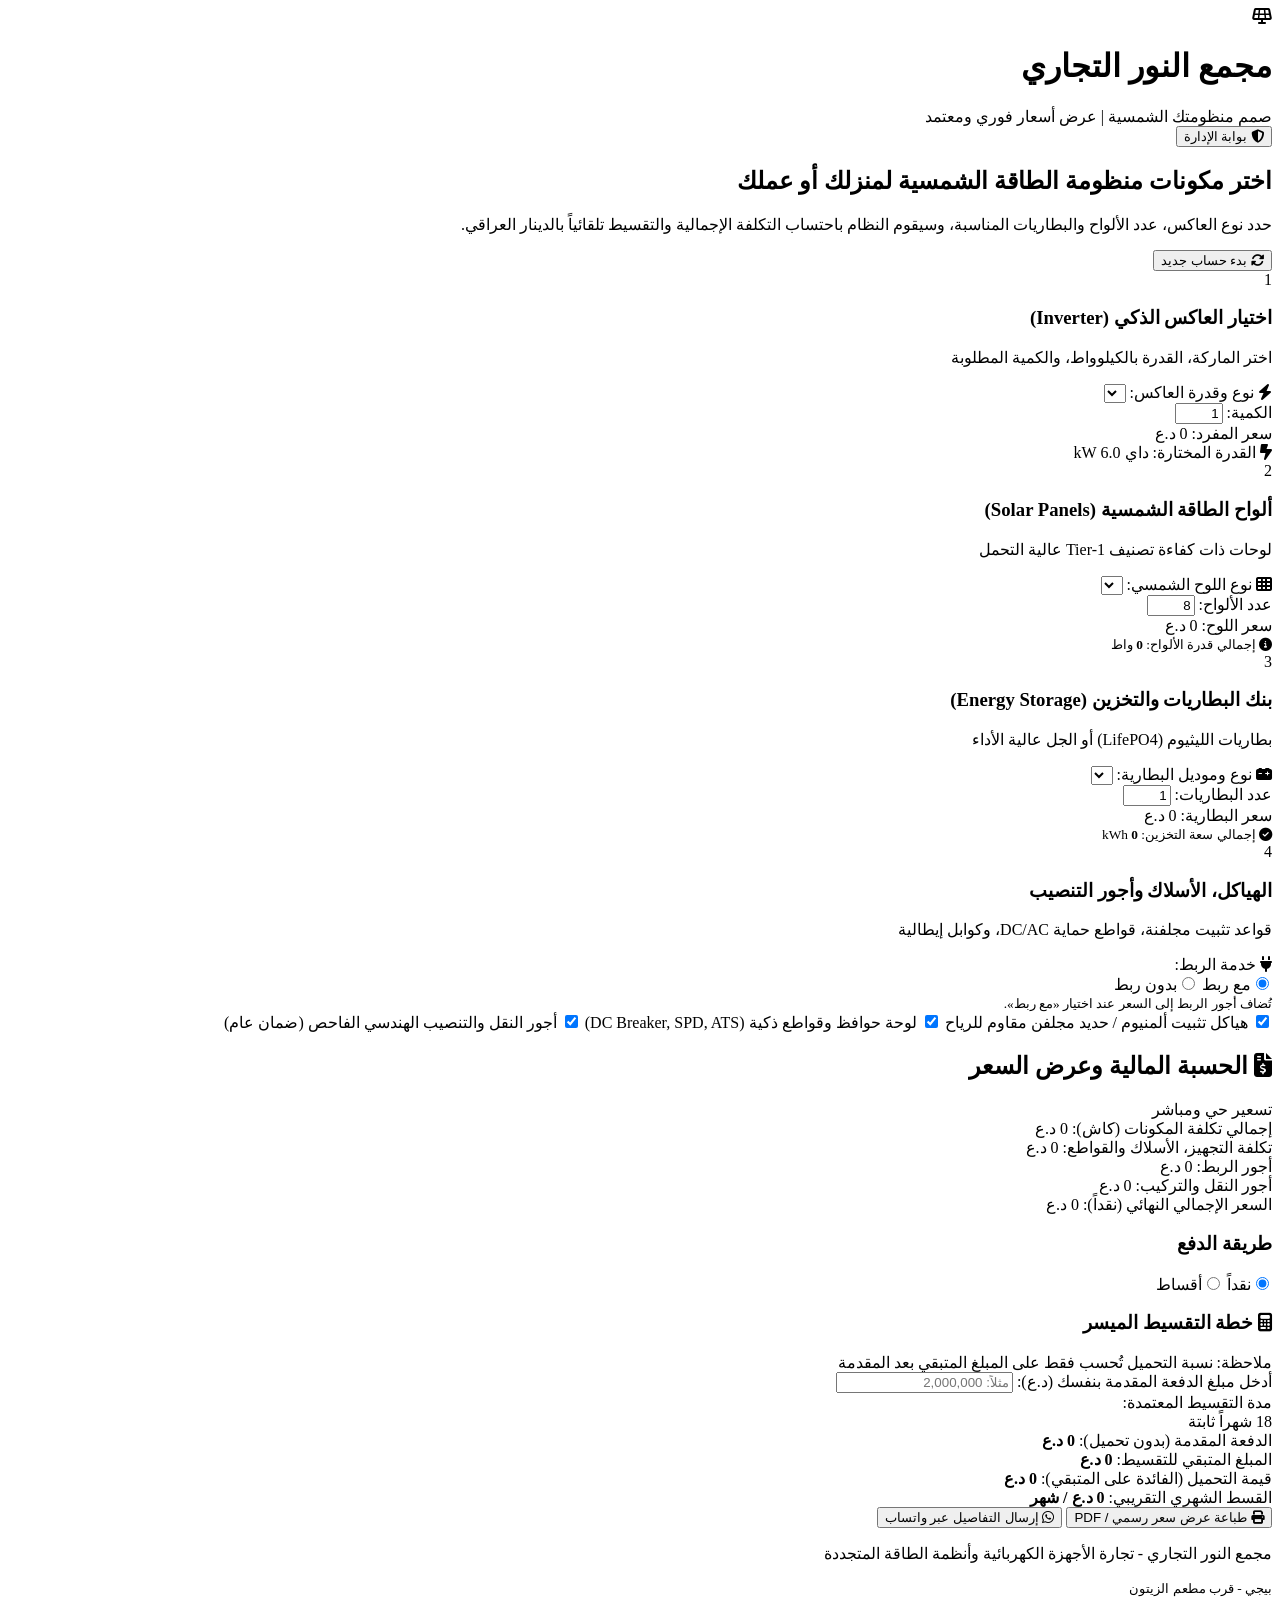
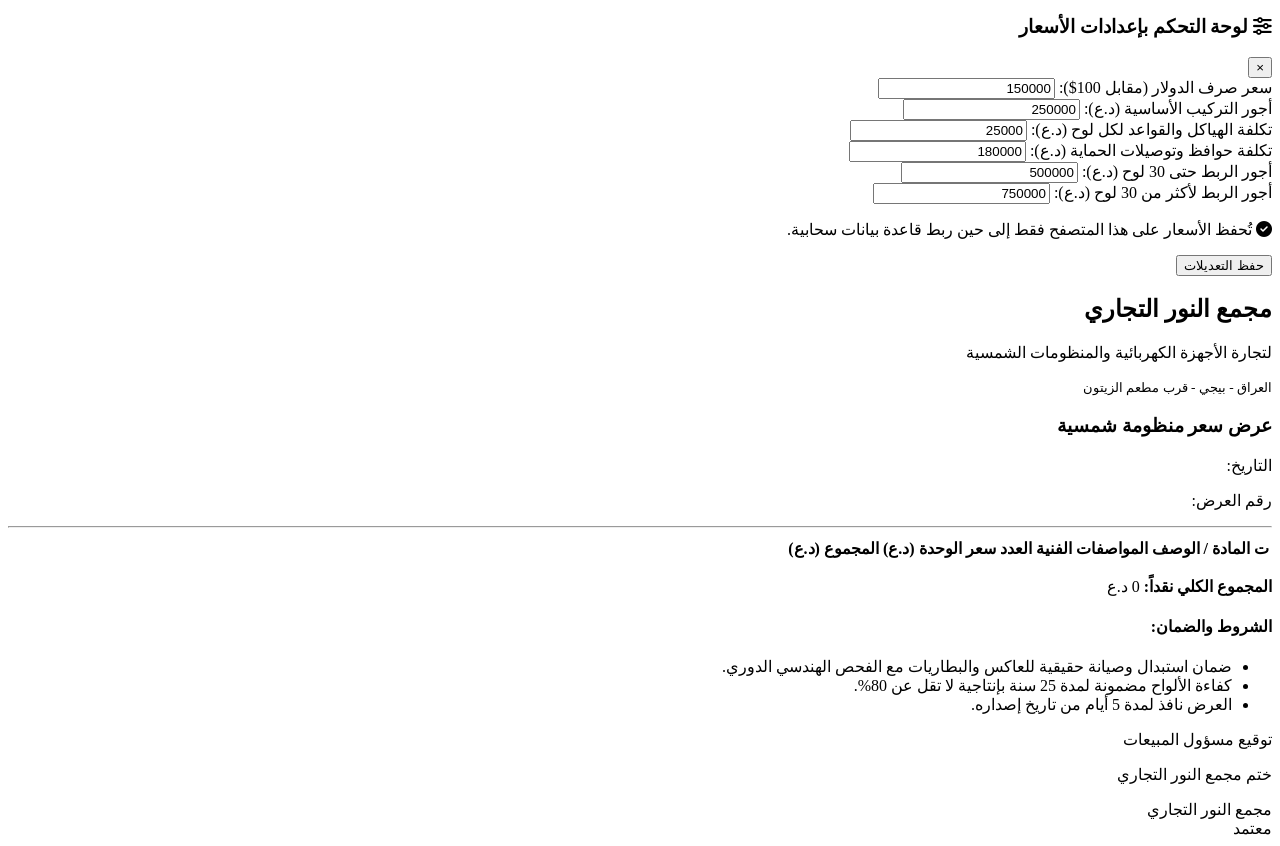
==== index.html @ a3f29962 "Add files via upload" ====
<!DOCTYPE html>
<html lang="ar" dir="rtl">
<head>
    <meta charset="UTF-8">
    <meta name="viewport" content="width=device-width, initial-scale=1.0">
    <title>مجمع النور التجاري | حاسبة منظومات الطاقة الشمسية</title>
    <link rel="preconnect" href="https://fonts.googleapis.com">
    <link rel="preconnect" href="https://fonts.gstatic.com" crossorigin>
    <link href="https://fonts.googleapis.com/css2?family=Cairo:wght@400;600;700;800;900&display=swap" rel="stylesheet">
    <link rel="stylesheet" href="https://cdnjs.cloudflare.com/ajax/libs/font-awesome/6.4.0/css/all.min.css">
    <link rel="stylesheet" href="css/style.css">
</head>
<body>
    <div class="app-container">
        <!-- Top App Bar / Header -->
        <header class="app-header">
            <div class="header-content">
                <div class="brand-badge">
                    <div class="brand-icon">
                        <i class="fa-solid fa-solar-panel"></i>
                    </div>
                    <div class="brand-text">
                        <h1>مجمع النور التجاري</h1>
                        <span class="sub-badge">صمم منظومتك الشمسية | عرض أسعار فوري ومعتمد</span>
                    </div>
                </div>
                <button class="btn-admin" id="openAdminBtn">
                    <i class="fa-solid fa-shield-halved"></i>
                    <span>بوابة الإدارة</span>
                </button>
            </div>
        </header>

        <!-- Main Banner -->
        <section class="hero-card">
            <div class="hero-overlay"></div>
            <div class="hero-body">
                <h2>اختر مكونات منظومة الطاقة الشمسية لمنزلك أو عملك</h2>
                <p>حدد نوع العاكس، عدد الألواح والبطاريات المناسبة، وسيقوم النظام باحتساب التكلفة الإجمالية والتقسيط تلقائياً بالدينار العراقي.</p>
                <div class="hero-actions">
                    <button class="btn-reset" id="resetBtn">
                        <i class="fa-solid fa-rotate"></i> بدء حساب جديد
                    </button>
                </div>
            </div>
        </section>

        <!-- Calculation Grid Form -->
        <main class="calculator-grid">
            <!-- Step 1: Inverter -->
            <div class="step-card">
                <div class="step-header">
                    <div class="step-number">1</div>
                    <div>
                        <h3>اختيار العاكس الذكي (Inverter)</h3>
                        <p class="step-desc">اختر الماركة، القدرة بالكيلوواط، والكمية المطلوبة</p>
                    </div>
                </div>
                <div class="form-group">
                    <label><i class="fa-solid fa-bolt"></i> نوع وقدرة العاكس:</label>
                    <select id="inverterSelect" class="form-control">
                        <!-- Loaded dynamically -->
                    </select>
                </div>
                <div class="form-group row-inline">
                    <div class="col">
                        <label>الكمية:</label>
                        <input type="number" id="inverterQty" class="form-control" value="1" min="1" max="10">
                    </div>
                    <div class="col price-display">
                        <label>سعر المفرد:</label>
                        <span id="inverterUnitPrice" class="price-val">0 د.ع</span>
                    </div>
                </div>
                <div class="selected-pill" id="inverterPill">
                    <i class="fa-solid fa-bolt-lightning"></i> <span id="inverterPillText">القدرة المختارة: داي 6.0 kW</span>
                </div>
            </div>

            <!-- Step 2: Solar Panels -->
            <div class="step-card">
                <div class="step-header">
                    <div class="step-number">2</div>
                    <div>
                        <h3>ألواح الطاقة الشمسية (Solar Panels)</h3>
                        <p class="step-desc">لوحات ذات كفاءة تصنيف Tier-1 عالية التحمل</p>
                    </div>
                </div>
                <div class="form-group">
                    <label><i class="fa-solid fa-table-cells"></i> نوع اللوح الشمسي:</label>
                    <select id="panelSelect" class="form-control">
                        <!-- Loaded dynamically -->
                    </select>
                </div>
                <div class="form-group row-inline">
                    <div class="col">
                        <label>عدد الألواح:</label>
                        <input type="number" id="panelQty" class="form-control" value="8" min="0" max="60" step="2">
                    </div>
                    <div class="col price-display">
                        <label>سعر اللوح:</label>
                        <span id="panelUnitPrice" class="price-val">0 د.ع</span>
                    </div>
                </div>
                <div class="meta-info">
                    <small><i class="fa-solid fa-circle-info"></i> إجمالي قدرة الألواح: <b id="totalPanelWatt">0</b> واط</small>
                </div>
            </div>

            <!-- Step 3: Batteries -->
            <div class="step-card">
                <div class="step-header">
                    <div class="step-number">3</div>
                    <div>
                        <h3>بنك البطاريات والتخزين (Energy Storage)</h3>
                        <p class="step-desc">بطاريات الليثيوم (LifePO4) أو الجل عالية الأداء</p>
                    </div>
                </div>
                <div class="form-group">
                    <label><i class="fa-solid fa-car-battery"></i> نوع وموديل البطارية:</label>
                    <select id="batterySelect" class="form-control">
                        <!-- Loaded dynamically -->
                    </select>
                </div>
                <div class="form-group row-inline">
                    <div class="col">
                        <label>عدد البطاريات:</label>
                        <input type="number" id="batteryQty" class="form-control" value="1" min="0" max="20">
                    </div>
                    <div class="col price-display">
                        <label>سعر البطارية:</label>
                        <span id="batteryUnitPrice" class="price-val">0 د.ع</span>
                    </div>
                </div>
                <div class="meta-info">
                    <small><i class="fa-solid fa-circle-check"></i> إجمالي سعة التخزين: <b id="totalBatteryCap">0</b> kWh</small>
                </div>
            </div>

            <!-- Step 4: Accessories & Installation -->
            <div class="step-card">
                <div class="step-header">
                    <div class="step-number">4</div>
                    <div>
                        <h3>الهياكل، الأسلاك وأجور التنصيب</h3>
                        <p class="step-desc">قواعد تثبيت مجلفنة، قواطع حماية DC/AC، وكوابل إيطالية</p>
                    </div>
                </div>
                <div class="form-group">
                    <label><i class="fa-solid fa-plug"></i> خدمة الربط:</label>
                    <div class="payment-choice">
                        <label class="custom-checkbox"><input type="radio" name="connectionOption" id="connectionYes" value="yes" checked><span class="checkmark"></span><span class="label-text">مع ربط</span></label>
                        <label class="custom-checkbox"><input type="radio" name="connectionOption" id="connectionNo" value="no"><span class="checkmark"></span><span class="label-text">بدون ربط</span></label>
                    </div>
                    <small class="step-desc">تُضاف أجور الربط إلى السعر عند اختيار «مع ربط».</small>
                </div>
                <div class="checkbox-group">
                    <label class="custom-checkbox">
                        <input type="checkbox" id="includeStructure" checked>
                        <span class="checkmark"></span>
                        <span class="label-text">هياكل تثبيت ألمنيوم / حديد مجلفن مقاوم للرياح</span>
                    </label>
                    <label class="custom-checkbox">
                        <input type="checkbox" id="includeProtection" checked>
                        <span class="checkmark"></span>
                        <span class="label-text">لوحة حوافظ وقواطع ذكية (DC Breaker, SPD, ATS)</span>
                    </label>
                    <label class="custom-checkbox">
                        <input type="checkbox" id="includeLabor" checked>
                        <span class="checkmark"></span>
                        <span class="label-text">أجور النقل والتنصيب الهندسي الفاحص (ضمان عام)</span>
                    </label>
                </div>
            </div>
        </main>

        <!-- Summary & Financing Section -->
        <section class="summary-section">
            <div class="summary-card">
                <div class="summary-header">
                    <h2><i class="fa-solid fa-file-invoice-dollar"></i> الحسبة المالية وعرض السعر</h2>
                    <span class="badge-live">تسعير حي ومباشر</span>
                </div>

                <div class="summary-breakdown">
                    <div class="breakdown-row">
                        <span>إجمالي تكلفة المكونات (كاش):</span>
                        <span id="cashTotal" class="amount bold highlight">0 د.ع</span>
                    </div>
                    <div class="breakdown-row">
                        <span>تكلفة التجهيز، الأسلاك والقواطع:</span>
                        <span id="auxCost" class="amount">0 د.ع</span>
                    </div>
                    <div class="breakdown-row">
                        <span>أجور الربط:</span>
                        <span id="connectionCost" class="amount">0 د.ع</span>
                    </div>
                    <div class="breakdown-row">
                        <span>أجور النقل والتركيب:</span>
                        <span id="laborCost" class="amount">0 د.ع</span>
                    </div>
                    <div class="breakdown-divider"></div>
                    <div class="breakdown-row total-row">
                        <span>السعر الإجمالي النهائي (نقداً):</span>
                        <span id="grandCashTotal" class="amount grand-total">0 د.ع</span>
                    </div>
                </div>

                <div class="form-group payment-mode-group">
                    <h3>طريقة الدفع</h3>
                    <div class="payment-choice">
                        <label class="custom-checkbox"><input type="radio" name="paymentMode" id="paymentCash" value="cash" checked><span class="checkmark"></span><span class="label-text">نقداً</span></label>
                        <label class="custom-checkbox"><input type="radio" name="paymentMode" id="paymentInstallment" value="installment"><span class="checkmark"></span><span class="label-text">أقساط</span></label>
                    </div>
                </div>

                <!-- Installment Plan: fixed 18 months, 40% on remaining balance only -->
                <div class="installment-box" id="installmentBox">
                    <div class="installment-header">
                        <h3><i class="fa-solid fa-calculator"></i> خطة التقسيط الميسر</h3>
                        <span class="installment-rule">ملاحظة: نسبة التحميل تُحسب فقط على المبلغ المتبقي بعد المقدمة</span>
                    </div>
                    
                    <div class="installment-inputs">
                        <div class="input-block">
                            <label for="downPaymentAmount">أدخل مبلغ الدفعة المقدمة بنفسك (د.ع):</label>
                            <input type="number" id="downPaymentAmount" class="form-control" placeholder="مثلاً: 2,000,000" min="0" step="1000" inputmode="numeric">
                        </div>
                        <div class="input-block">
                            <label>مدة التقسيط المعتمدة:</label>
                            <div class="fixed-months">18 شهراً ثابتة</div>
                        </div>
                    </div>

                    <div class="installment-results">
                        <div class="res-item">
                            <span>الدفعة المقدمة (بدون تحميل):</span>
                            <b id="displayDownPayment">0 د.ع</b>
                        </div>
                        <div class="res-item">
                            <span>المبلغ المتبقي للتقسيط:</span>
                            <b id="displayRemaining">0 د.ع</b>
                        </div>
                        <div class="res-item">
                            <span>قيمة التحميل (الفائدة على المتبقي):</span>
                            <b id="displayInterest">0 د.ع</b>
                        </div>
                        <div class="res-item monthly-highlight">
                            <span>القسط الشهري التقريبي:</span>
                            <b id="displayMonthlyInstallment">0 د.ع / شهر</b>
                        </div>
                    </div>
                </div>

                <!-- Action Buttons -->
                <div class="actions-group">
                    <button class="btn-primary" id="printQuoteBtn">
                        <i class="fa-solid fa-print"></i> طباعة عرض سعر رسمي / PDF
                    </button>
                    <button class="btn-whatsapp" id="whatsappBtn">
                        <i class="fa-brands fa-whatsapp"></i> إرسال التفاصيل عبر واتساب
                    </button>
                </div>
            </div>
        </section>

        <!-- Footer -->
        <footer class="app-footer">
            <p>مجمع النور التجاري - تجارة الأجهزة الكهربائية وأنظمة الطاقة المتجددة</p>
            <p><small>بيجي - قرب مطعم الزيتون</small></p>
        </footer>
    </div>

    <!-- Admin Modal -->
    <div class="modal" id="adminModal">
        <div class="modal-dialog">
            <div class="modal-content">
                <div class="modal-header">
                    <h3><i class="fa-solid fa-sliders"></i> لوحة التحكم بإعدادات الأسعار</h3>
                    <button class="btn-close" id="closeAdminBtn">&times;</button>
                </div>
                <div class="modal-body">
                    <div class="form-group">
                        <label>سعر صرف الدولار (مقابل 100$):</label>
                        <input type="number" id="usdRate" class="form-control" value="150000">
                    </div>
                    <div class="form-group">
                        <label>أجور التركيب الأساسية (د.ع):</label>
                        <input type="number" id="laborPriceConfig" class="form-control" value="250000">
                    </div>
                    <div class="form-group">
                        <label>تكلفة الهياكل والقواعد لكل لوح (د.ع):</label>
                        <input type="number" id="structurePricePerPanel" class="form-control" value="25000">
                    </div>
                    <div class="form-group">
                        <label>تكلفة حوافظ وتوصيلات الحماية (د.ع):</label>
                        <input type="number" id="protectionPriceConfig" class="form-control" value="180000">
                    </div>
                    <div class="form-group">
                        <label>أجور الربط حتى 30 لوح (د.ع):</label>
                        <input type="number" id="connectionPriceUnder30" class="form-control" value="500000">
                    </div>
                    <div class="form-group">
                        <label>أجور الربط لأكثر من 30 لوح (د.ع):</label>
                        <input type="number" id="connectionPriceOver30" class="form-control" value="750000">
                    </div>
                    <p class="admin-note"><i class="fa-solid fa-circle-check"></i> تُحفظ الأسعار على هذا المتصفح فقط إلى حين ربط قاعدة بيانات سحابية.</p>
                </div>
                <div class="modal-footer">
                    <button class="btn-primary" id="saveAdminSettings">حفظ التعديلات</button>
                </div>
            </div>
        </div>
    </div>

    <!-- Printable Quotation Template (Hidden by default, visible during print) -->
    <div id="printSection" class="print-only">
        <div class="print-header">
            <div class="print-logo">
                <h2>مجمع النور التجاري</h2>
                <p>لتجارة الأجهزة الكهربائية والمنظومات الشمسية</p>
                <small>العراق - بيجي - قرب مطعم الزيتون</small>
            </div>
            <div class="print-meta">
                <h3>عرض سعر منظومة شمسية</h3>
                <p>التاريخ: <span id="printDate"></span></p>
                <p>رقم العرض: <span id="printQuoteNumber"></span></p>
            </div>
        </div>
        <hr class="print-divider">
        <div class="print-table-wrapper">
            <table class="quote-table">
                <thead>
                    <tr>
                        <th>ت</th>
                        <th>المادة / الوصف</th>
                        <th>المواصفات الفنية</th>
                        <th>العدد</th>
                        <th>سعر الوحدة (د.ع)</th>
                        <th>المجموع (د.ع)</th>
                    </tr>
                </thead>
                <tbody id="printTableBody">
                    <!-- Dynamic -->
                </tbody>
            </table>
        </div>
        <div class="print-summary">
            <div class="print-calc-box">
                <p><strong>المجموع الكلي نقداً: </strong><span id="printTotalCash">0 د.ع</span></p>
                <div id="printInstallmentInfo"></div>
            </div>
            <div class="print-terms">
                <h4>الشروط والضمان:</h4>
                <ul>
                    <li>ضمان استبدال وصيانة حقيقية للعاكس والبطاريات مع الفحص الهندسي الدوري.</li>
                    <li>كفاءة الألواح مضمونة لمدة 25 سنة بإنتاجية لا تقل عن 80%.</li>
                    <li>العرض نافذ لمدة 5 أيام من تاريخ إصداره.</li>
                </ul>
            </div>
        </div>
        <div class="print-signatures">
            <div>
                <p>توقيع مسؤول المبيعات</p>
                <div class="sign-space"></div>
            </div>
            <div>
                <p>ختم مجمع النور التجاري</p>
                <div class="stamp-space">مجمع النور التجاري<br>معتمد</div>
            </div>
        </div>
    </div>

    <script src="js/data.js"></script>
    <script src="js/calculator.js"></script>
    <script src="js/app.js"></script>
</body>
</html>
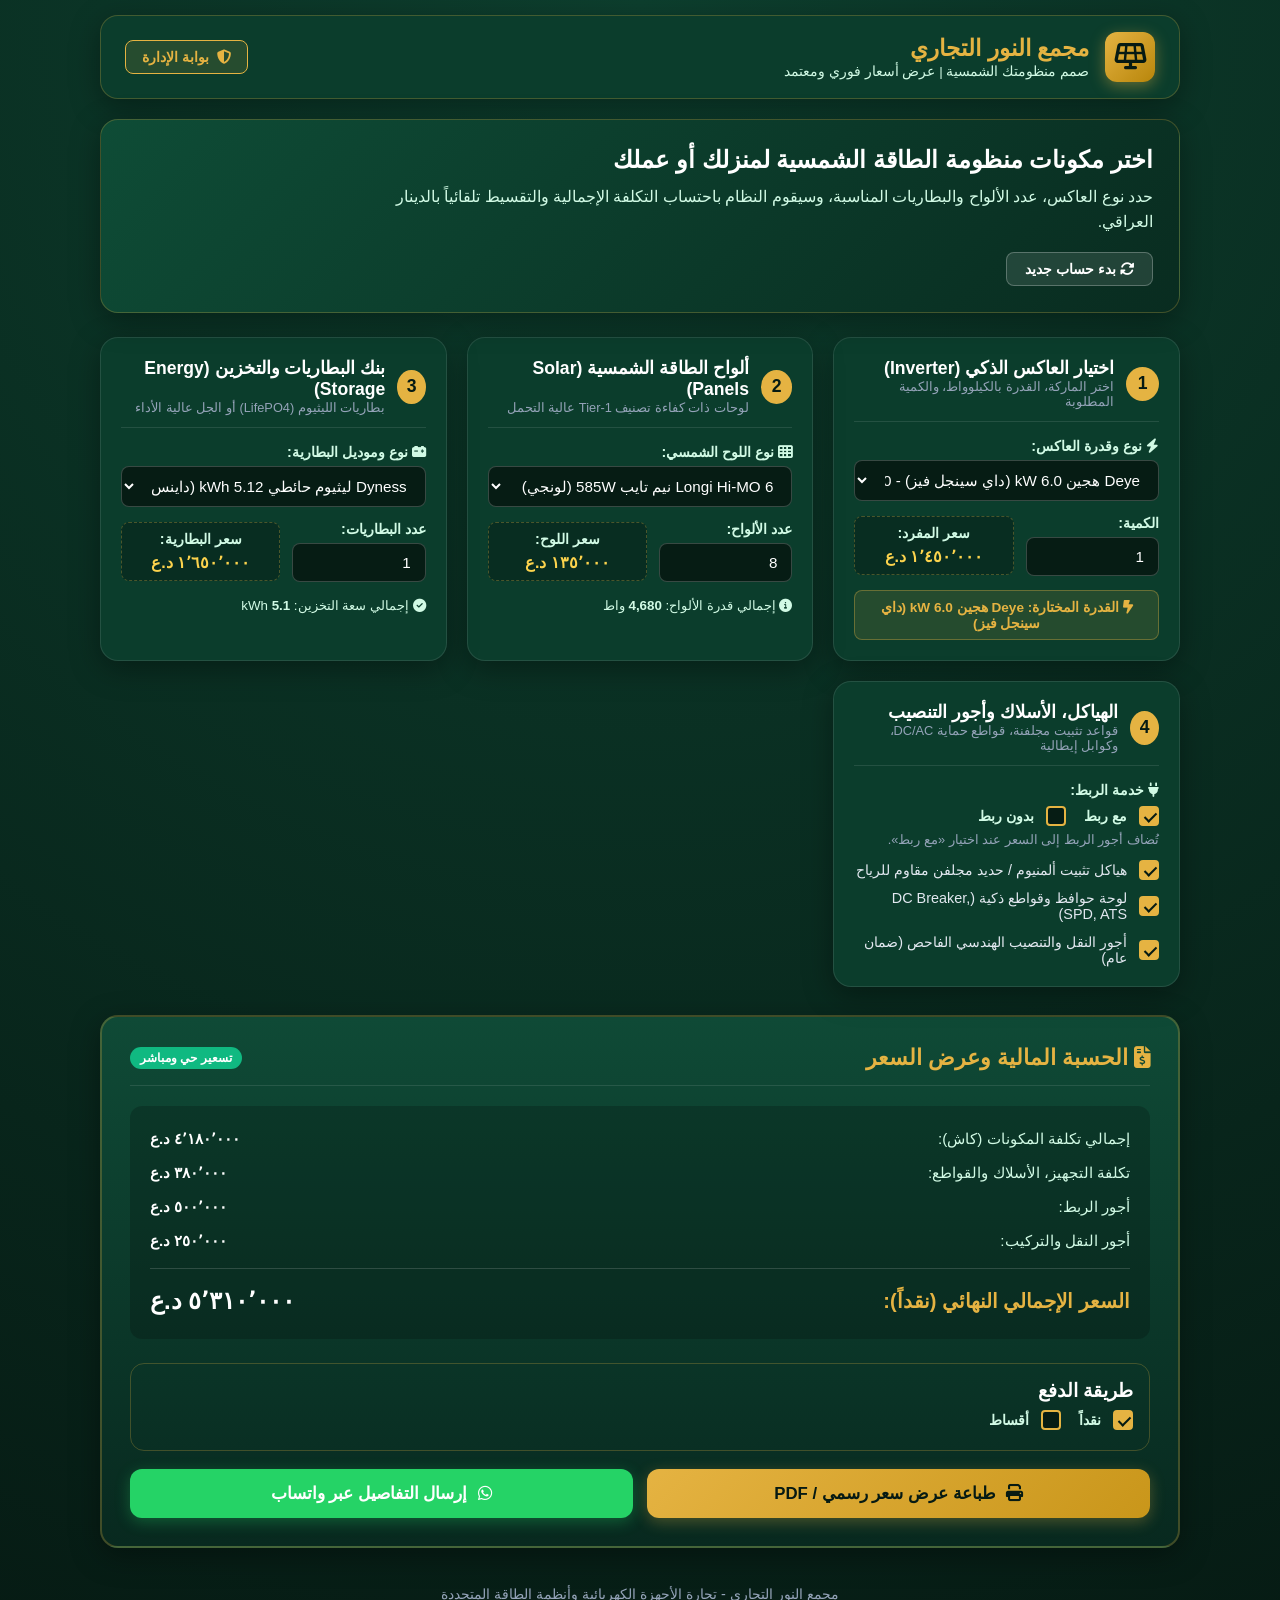
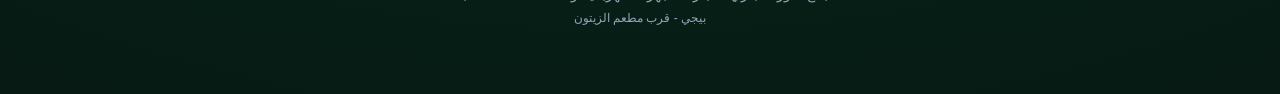
==== commit 9db7f9d7: "Update index.html" ====
--- a/index.html
+++ b/index.html
@@ -8,7 +8,7 @@
     <link rel="preconnect" href="https://fonts.gstatic.com" crossorigin>
     <link href="https://fonts.googleapis.com/css2?family=Cairo:wght@400;600;700;800;900&display=swap" rel="stylesheet">
     <link rel="stylesheet" href="https://cdnjs.cloudflare.com/ajax/libs/font-awesome/6.4.0/css/all.min.css">
-    <link rel="stylesheet" href="css/style.css">
+    <link rel="stylesheet" href="style.css">
 </head>
 <body>
     <div class="app-container">
@@ -371,8 +371,8 @@
         </div>
     </div>
 
-    <script src="js/data.js"></script>
-    <script src="js/calculator.js"></script>
-    <script src="js/app.js"></script>
+    <script src="data.js"></script>
+    <script src="calculator.js"></script>
+    <script src="app.js"></script>
 </body>
 </html>
--- a/style.css
+++ b/style.css
@@ -0,0 +1,731 @@
+/* Base Styles and Theme */
+:root {
+    --bg-dark-emerald: #08281d;
+    --primary-emerald: #0b3d2c;
+    --card-emerald: #0f4a36;
+    --card-inner: #155e46;
+    --accent-gold: #e5b342;
+    --accent-gold-hover: #f0c35d;
+    --text-gold: #fcd34d;
+    --text-primary: #ffffff;
+    --text-secondary: #d1fae5;
+    --text-muted: #94a3b8;
+    --border-color: rgba(229, 179, 66, 0.25);
+    --border-subtle: rgba(255, 255, 255, 0.1);
+    --radius-lg: 18px;
+    --radius-md: 12px;
+    --radius-sm: 8px;
+    --shadow-gold: 0 4px 20px rgba(229, 179, 66, 0.15);
+    --shadow-card: 0 8px 30px rgba(0, 0, 0, 0.35);
+}
+
+* {
+    margin: 0;
+    padding: 0;
+    box-sizing: border-box;
+    font-family: 'Cairo', sans-serif;
+}
+
+body {
+    background: radial-gradient(circle at top, #0d3f2e 0%, #061a13 100%);
+    color: var(--text-primary);
+    min-height: 100vh;
+    padding: 15px;
+    direction: rtl;
+    text-align: right;
+}
+
+.app-container {
+    max-width: 1080px;
+    margin: 0 auto;
+    padding-bottom: 50px;
+}
+
+/* Header */
+.app-header {
+    background: var(--primary-emerald);
+    border: 1px solid var(--border-color);
+    border-radius: var(--radius-lg);
+    padding: 16px 24px;
+    margin-bottom: 20px;
+    box-shadow: var(--shadow-card);
+}
+
+.header-content {
+    display: flex;
+    justify-content: space-between;
+    align-items: center;
+    flex-wrap: wrap;
+    gap: 15px;
+}
+
+.brand-badge {
+    display: flex;
+    align-items: center;
+    gap: 16px;
+}
+
+.brand-icon {
+    width: 50px;
+    height: 50px;
+    background: linear-gradient(135deg, var(--accent-gold), #b8860b);
+    border-radius: var(--radius-md);
+    display: flex;
+    align-items: center;
+    justify-content: center;
+    color: #061a13;
+    font-size: 26px;
+    box-shadow: 0 4px 15px rgba(229, 179, 66, 0.4);
+}
+
+.brand-text h1 {
+    font-size: 1.45rem;
+    font-weight: 800;
+    color: var(--accent-gold);
+    margin: 0;
+}
+
+.sub-badge {
+    font-size: 0.85rem;
+    color: var(--text-secondary);
+}
+
+.btn-admin {
+    background: rgba(229, 179, 66, 0.12);
+    border: 1px solid var(--accent-gold);
+    color: var(--accent-gold);
+    padding: 8px 16px;
+    border-radius: var(--radius-sm);
+    font-weight: 700;
+    font-size: 0.9rem;
+    cursor: pointer;
+    display: flex;
+    align-items: center;
+    gap: 8px;
+    transition: all 0.25s ease;
+}
+
+.btn-admin:hover {
+    background: var(--accent-gold);
+    color: #061a13;
+}
+
+/* Hero Section */
+.hero-card {
+    background: linear-gradient(135deg, #0e4c36 0%, #092c20 100%);
+    border: 1px solid var(--border-color);
+    border-radius: var(--radius-lg);
+    padding: 26px;
+    margin-bottom: 24px;
+    box-shadow: var(--shadow-card);
+    position: relative;
+    overflow: hidden;
+}
+
+.hero-body h2 {
+    font-size: 1.5rem;
+    color: #ffffff;
+    font-weight: 800;
+    margin-bottom: 10px;
+}
+
+.hero-body p {
+    color: var(--text-secondary);
+    font-size: 0.98rem;
+    line-height: 1.6;
+    max-width: 800px;
+}
+
+.hero-actions {
+    margin-top: 18px;
+}
+
+.btn-reset {
+    background: rgba(255, 255, 255, 0.1);
+    color: #fff;
+    border: 1px solid rgba(255, 255, 255, 0.25);
+    padding: 8px 18px;
+    border-radius: var(--radius-sm);
+    font-weight: 700;
+    cursor: pointer;
+    font-size: 0.9rem;
+    transition: all 0.2s ease;
+}
+
+.btn-reset:hover {
+    background: rgba(255, 255, 255, 0.2);
+}
+
+/* Grid layout for steps */
+.calculator-grid {
+    display: grid;
+    grid-template-columns: repeat(auto-fit, minmax(320px, 1fr));
+    gap: 20px;
+    margin-bottom: 28px;
+}
+
+.step-card {
+    background: var(--primary-emerald);
+    border: 1px solid var(--border-subtle);
+    border-radius: var(--radius-lg);
+    padding: 20px;
+    box-shadow: var(--shadow-card);
+    transition: border-color 0.2s ease;
+}
+
+.step-card:hover {
+    border-color: var(--border-color);
+}
+
+.step-header {
+    display: flex;
+    align-items: center;
+    gap: 12px;
+    margin-bottom: 16px;
+    border-bottom: 1px solid var(--border-subtle);
+    padding-bottom: 12px;
+}
+
+.step-number {
+    width: 34px;
+    height: 34px;
+    background: var(--accent-gold);
+    color: #061a13;
+    font-weight: 800;
+    font-size: 1.1rem;
+    border-radius: 50%;
+    display: flex;
+    align-items: center;
+    justify-content: center;
+}
+
+.step-header h3 {
+    font-size: 1.1rem;
+    color: #ffffff;
+    font-weight: 700;
+}
+
+.step-desc {
+    font-size: 0.8rem;
+    color: var(--text-muted);
+}
+
+.form-group {
+    margin-bottom: 14px;
+}
+
+.form-group label {
+    display: block;
+    font-size: 0.9rem;
+    margin-bottom: 6px;
+    font-weight: 600;
+    color: var(--text-secondary);
+}
+
+.form-control {
+    width: 100%;
+    padding: 10px 14px;
+    border-radius: var(--radius-sm);
+    border: 1px solid rgba(255, 255, 255, 0.2);
+    background: #061c14;
+    color: #ffffff;
+    font-size: 0.95rem;
+    font-family: inherit;
+    transition: border-color 0.2s ease;
+}
+
+.form-control:focus {
+    outline: none;
+    border-color: var(--accent-gold);
+    box-shadow: 0 0 8px rgba(229, 179, 66, 0.3);
+}
+
+.row-inline {
+    display: flex;
+    gap: 12px;
+    align-items: center;
+}
+
+.col {
+    flex: 1;
+}
+
+.price-display {
+    background: rgba(0, 0, 0, 0.25);
+    border-radius: var(--radius-sm);
+    padding: 8px 12px;
+    text-align: center;
+    border: 1px dashed rgba(229, 179, 66, 0.3);
+}
+
+.price-val {
+    display: block;
+    font-size: 1rem;
+    font-weight: 700;
+    color: var(--text-gold);
+}
+
+.selected-pill {
+    background: rgba(229, 179, 66, 0.12);
+    border: 1px solid rgba(229, 179, 66, 0.35);
+    padding: 8px 12px;
+    border-radius: var(--radius-sm);
+    color: var(--accent-gold);
+    font-size: 0.85rem;
+    font-weight: 700;
+    margin-top: 10px;
+    text-align: center;
+}
+
+.meta-info {
+    margin-top: 8px;
+    color: var(--text-secondary);
+}
+
+/* Checkbox group */
+.checkbox-group {
+    display: flex;
+    flex-direction: column;
+    gap: 12px;
+    margin-top: 8px;
+}
+
+.custom-checkbox {
+    display: flex;
+    align-items: center;
+    position: relative;
+    padding-right: 32px;
+    cursor: pointer;
+    font-size: 0.9rem;
+    color: #e2e8f0;
+    user-select: none;
+}
+
+.custom-checkbox input {
+    position: absolute;
+    opacity: 0;
+    cursor: pointer;
+}
+
+.checkmark {
+    position: absolute;
+    right: 0;
+    top: 50%;
+    transform: translateY(-50%);
+    height: 20px;
+    width: 20px;
+    background-color: #061c14;
+    border: 2px solid var(--accent-gold);
+    border-radius: 4px;
+}
+
+.custom-checkbox input:checked ~ .checkmark {
+    background-color: var(--accent-gold);
+}
+
+.checkmark:after {
+    content: "";
+    position: absolute;
+    display: none;
+}
+
+.custom-checkbox input:checked ~ .checkmark:after {
+    display: block;
+    left: 6px;
+    top: 2px;
+    width: 5px;
+    height: 10px;
+    border: solid #061a13;
+    border-width: 0 2px 2px 0;
+    transform: rotate(45deg);
+}
+
+/* Summary Card */
+.summary-card {
+    background: linear-gradient(180deg, var(--card-emerald) 0%, #08291f 100%);
+    border: 2px solid var(--border-color);
+    border-radius: var(--radius-lg);
+    padding: 28px;
+    box-shadow: var(--shadow-card);
+}
+
+.summary-header {
+    display: flex;
+    justify-content: space-between;
+    align-items: center;
+    margin-bottom: 20px;
+    border-bottom: 1px solid var(--border-subtle);
+    padding-bottom: 14px;
+}
+
+.summary-header h2 {
+    font-size: 1.35rem;
+    color: var(--accent-gold);
+    font-weight: 800;
+}
+
+.badge-live {
+    background: #10b981;
+    color: #fff;
+    font-size: 0.75rem;
+    padding: 4px 10px;
+    border-radius: 20px;
+    font-weight: 700;
+}
+
+.summary-breakdown {
+    background: rgba(0, 0, 0, 0.2);
+    border-radius: var(--radius-md);
+    padding: 16px 20px;
+    margin-bottom: 24px;
+}
+
+.breakdown-row {
+    display: flex;
+    justify-content: space-between;
+    align-items: center;
+    padding: 8px 0;
+    font-size: 0.95rem;
+    color: var(--text-secondary);
+}
+
+.breakdown-row .amount {
+    color: #fff;
+    font-weight: 600;
+}
+
+.breakdown-divider {
+    height: 1px;
+    background: rgba(255, 255, 255, 0.15);
+    margin: 10px 0;
+}
+
+.total-row {
+    font-size: 1.25rem;
+    color: var(--accent-gold);
+    font-weight: 800;
+}
+
+.grand-total {
+    font-size: 1.5rem;
+    color: var(--accent-gold);
+}
+
+/* Installment Plan Box */
+.installment-box {
+    background: rgba(11, 61, 44, 0.6);
+    border: 1px solid rgba(229, 179, 66, 0.35);
+    border-radius: var(--radius-md);
+    padding: 20px;
+    margin-bottom: 24px;
+}
+
+.installment-header {
+    margin-bottom: 16px;
+}
+
+.installment-header h3 {
+    font-size: 1.15rem;
+    color: var(--accent-gold);
+    margin-bottom: 4px;
+}
+
+.installment-rule {
+    font-size: 0.85rem;
+    color: #fca5a5;
+    background: rgba(239, 68, 68, 0.15);
+    padding: 4px 8px;
+    border-radius: 4px;
+    display: inline-block;
+}
+
+.installment-inputs {
+    display: grid;
+    grid-template-columns: repeat(auto-fit, minmax(260px, 1fr));
+    gap: 16px;
+    margin-bottom: 18px;
+}
+
+.input-group {
+    display: flex;
+    gap: 6px;
+}
+
+.btn-preset {
+    background: #0a3525;
+    border: 1px solid var(--accent-gold);
+    color: var(--accent-gold);
+    border-radius: var(--radius-sm);
+    padding: 0 10px;
+    font-weight: 700;
+    cursor: pointer;
+    transition: all 0.2s;
+}
+
+.btn-preset:hover {
+    background: var(--accent-gold);
+    color: #061a13;
+}
+
+.installment-results {
+    display: grid;
+    grid-template-columns: repeat(auto-fit, minmax(200px, 1fr));
+    gap: 12px;
+    background: rgba(0, 0, 0, 0.3);
+    padding: 16px;
+    border-radius: var(--radius-sm);
+}
+
+.res-item {
+    display: flex;
+    flex-direction: column;
+    gap: 4px;
+}
+
+.res-item span {
+    font-size: 0.85rem;
+    color: var(--text-muted);
+}
+
+.res-item b {
+    font-size: 1.05rem;
+    color: #fff;
+}
+
+.monthly-highlight {
+    background: rgba(229, 179, 66, 0.15);
+    border: 1px solid var(--accent-gold);
+    padding: 10px;
+    border-radius: var(--radius-sm);
+}
+
+.monthly-highlight span {
+    color: var(--accent-gold);
+    font-weight: 700;
+}
+
+.monthly-highlight b {
+    font-size: 1.35rem;
+    color: var(--accent-gold);
+}
+
+/* Actions Group */
+.actions-group {
+    display: flex;
+    gap: 14px;
+    flex-wrap: wrap;
+}
+
+.btn-primary, .btn-whatsapp {
+    flex: 1;
+    min-width: 200px;
+    padding: 14px 20px;
+    border-radius: var(--radius-md);
+    font-size: 1.05rem;
+    font-weight: 800;
+    cursor: pointer;
+    display: flex;
+    align-items: center;
+    justify-content: center;
+    gap: 10px;
+    transition: transform 0.2s, box-shadow 0.2s;
+    border: none;
+}
+
+.btn-primary {
+    background: linear-gradient(135deg, var(--accent-gold), #c9961a);
+    color: #061a13;
+    box-shadow: 0 4px 15px rgba(229, 179, 66, 0.3);
+}
+
+.btn-primary:hover {
+    transform: translateY(-2px);
+    background: linear-gradient(135deg, var(--accent-gold-hover), var(--accent-gold));
+}
+
+.btn-whatsapp {
+    background: #25d366;
+    color: #ffffff;
+    box-shadow: 0 4px 15px rgba(37, 211, 102, 0.3);
+}
+
+.btn-whatsapp:hover {
+    transform: translateY(-2px);
+    background: #20bd5a;
+}
+
+/* Footer */
+.app-footer {
+    text-align: center;
+    margin-top: 35px;
+    color: var(--text-muted);
+    font-size: 0.9rem;
+    line-height: 1.6;
+}
+
+/* Modal */
+.modal {
+    display: none;
+    position: fixed;
+    top: 0;
+    left: 0;
+    right: 0;
+    bottom: 0;
+    background: rgba(0, 0, 0, 0.75);
+    z-index: 999;
+    align-items: center;
+    justify-content: center;
+    padding: 20px;
+}
+
+.modal.active {
+    display: flex;
+}
+
+.modal-dialog {
+    background: #0a3324;
+    border: 2px solid var(--accent-gold);
+    border-radius: var(--radius-lg);
+    width: 100%;
+    max-width: 520px;
+    overflow: hidden;
+    box-shadow: var(--shadow-card);
+}
+
+.modal-header {
+    display: flex;
+    justify-content: space-between;
+    align-items: center;
+    padding: 16px 22px;
+    border-bottom: 1px solid var(--border-subtle);
+    background: #08291c;
+}
+
+.modal-header h3 {
+    color: var(--accent-gold);
+    font-size: 1.2rem;
+}
+
+.btn-close {
+    background: transparent;
+    border: none;
+    color: #fff;
+    font-size: 1.6rem;
+    cursor: pointer;
+}
+
+.modal-body {
+    padding: 22px;
+}
+
+.admin-note {
+    font-size: 0.85rem;
+    color: #86efac;
+    margin-top: 15px;
+}
+
+.modal-footer {
+    padding: 16px 22px;
+    border-top: 1px solid var(--border-subtle);
+    background: #08291c;
+}
+
+/* Print Only Section */
+.print-only {
+    display: none;
+}
+
+@media print {
+    body {
+        background: #ffffff !important;
+        color: #000000 !important;
+        padding: 0;
+    }
+    .app-container, .modal {
+        display: none !important;
+    }
+    .print-only {
+        display: block !important;
+        padding: 30px;
+        font-size: 12pt;
+    }
+    .print-header {
+        display: flex;
+        justify-content: space-between;
+        align-items: flex-start;
+        margin-bottom: 15px;
+    }
+    .print-logo h2 {
+        font-size: 20pt;
+        color: #0b3d2c;
+        margin-bottom: 4px;
+    }
+    .print-divider {
+        border: 0;
+        border-top: 2px solid #0b3d2c;
+        margin: 15px 0 20px 0;
+    }
+    .quote-table {
+        width: 100%;
+        border-collapse: collapse;
+        margin-bottom: 25px;
+    }
+    .quote-table th, .quote-table td {
+        border: 1px solid #ddd;
+        padding: 10px;
+        text-align: right;
+    }
+    .quote-table th {
+        background-color: #f1f5f9;
+        font-weight: bold;
+        color: #0f172a;
+    }
+    .print-summary {
+        display: flex;
+        justify-content: space-between;
+        margin-top: 20px;
+        gap: 30px;
+    }
+    .print-calc-box {
+        font-size: 14pt;
+        background: #f8fafc;
+        padding: 15px;
+        border-radius: 8px;
+        border: 1px solid #cbd5e1;
+        flex: 1;
+    }
+    .print-terms {
+        flex: 1.2;
+        font-size: 10pt;
+    }
+    .print-signatures {
+        display: flex;
+        justify-content: space-between;
+        margin-top: 60px;
+        padding: 0 40px;
+    }
+    .stamp-space {
+        border: 2px dashed #0b3d2c;
+        color: #0b3d2c;
+        width: 140px;
+        height: 70px;
+        display: flex;
+        align-items: center;
+        justify-content: center;
+        font-size: 9pt;
+        font-weight: bold;
+        margin-top: 10px;
+    }
+    .sign-space {
+        height: 50px;
+        border-bottom: 1px solid #000;
+        width: 150px;
+    }
+}
+
+/* Payment and connection choices */
+.payment-choice { display: flex; flex-wrap: wrap; gap: 18px; align-items: center; margin-top: 10px; }
+.payment-mode-group { margin: 18px 0; padding: 16px; border: 1px solid var(--border-color, #e5e7eb); border-radius: 14px; }
+.payment-mode-group h3 { margin: 0 0 8px; }
+.fixed-months { padding: 12px 14px; border-radius: 10px; background: #eef7f1; color: #14532d; font-weight: 800; }
+.installment-box.is-hidden { display: none; }
